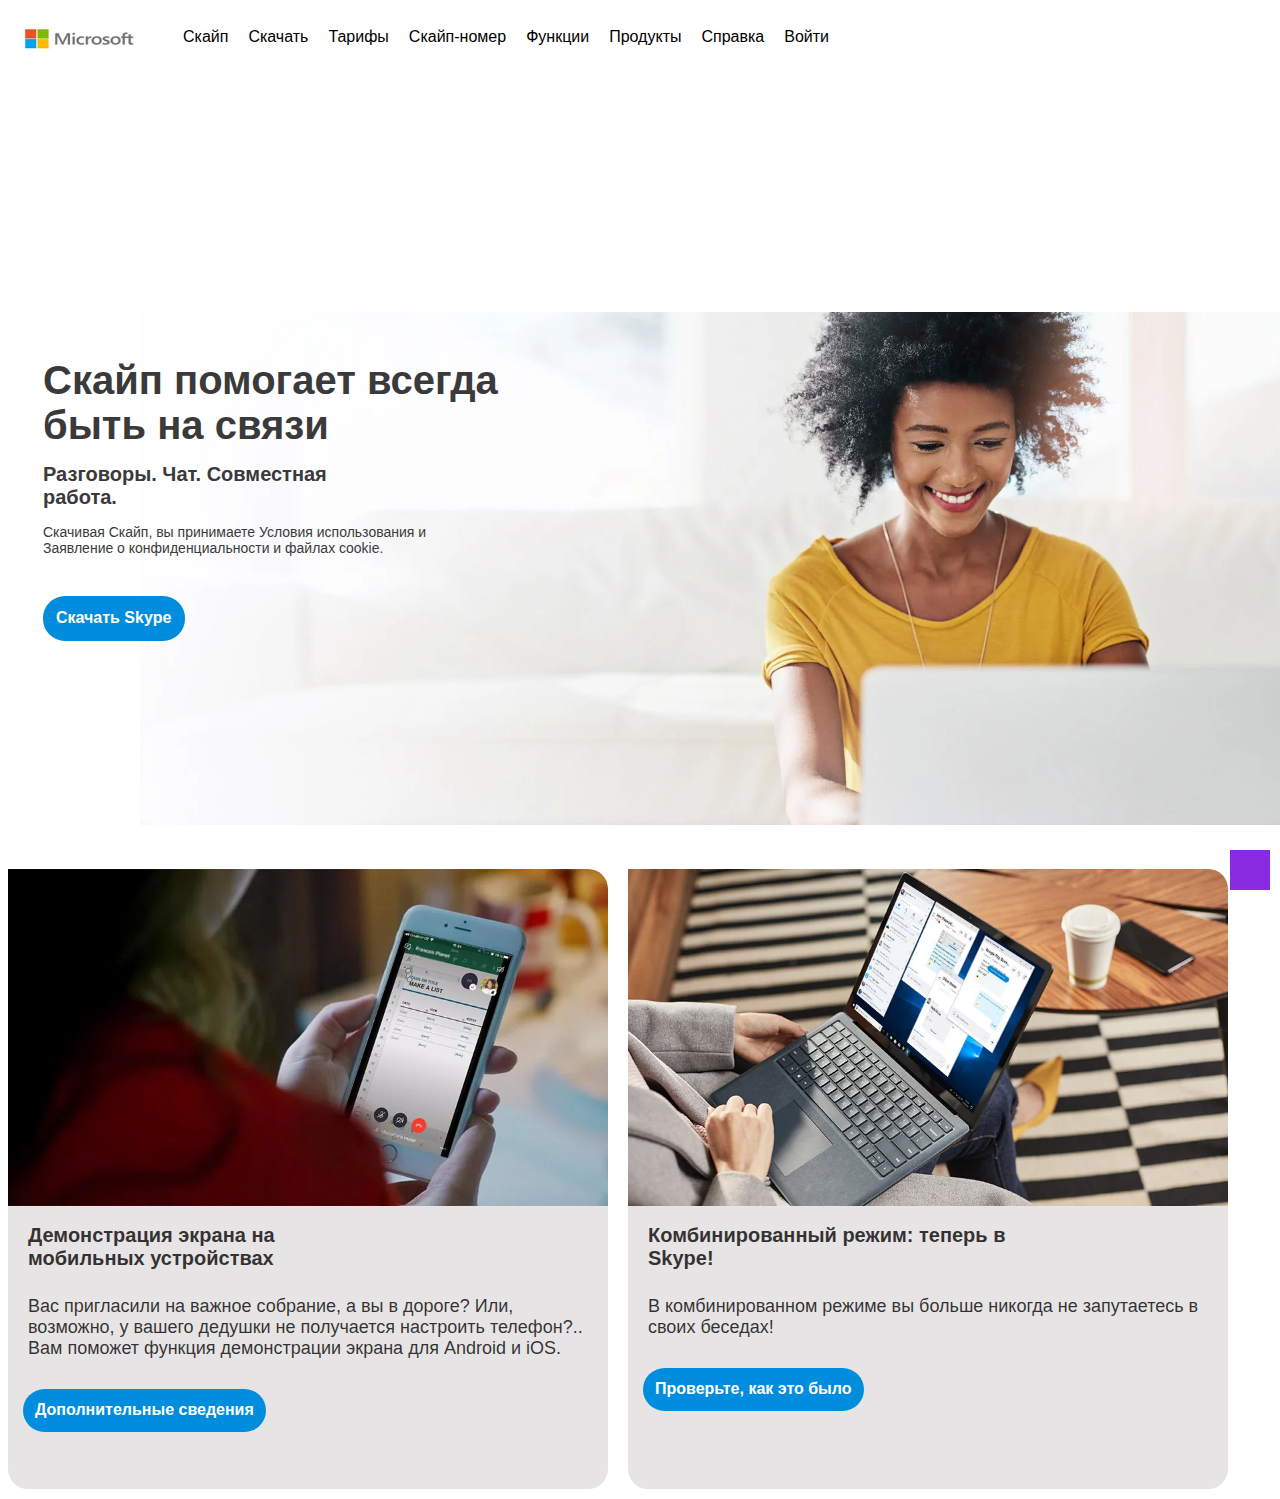
==== index.html @ 72e7711c "changes1" ====
<!DOCTYPE html>
<html>
  <head>
    <meta charset="utf-8" />
    <title>Positioning</title>
    <meta name="description" content="" />
    <link rel="stylesheet" href="./css/style16.css" />
  </head>
  <body>
    <div class="line">
      <img class="img" src="./img/img2.jpg" alt="Microsoft" />

      <ul class="topmenu">
        <li><a href="#" class="menu">Скайп</a></li>
        <li><a href="#" class="menu">Скачать</a></li>
        <li><a href="#" class="menu">Тарифы</a></li>
        <li><a href="#" class="menu">Скайп-номер</a></li>
        <li><a href="#" class="menu">Функции</a></li>
        
        <li><a href="#" class="menu">Продукты</a>
          <ul class="submenu">
            <li><a href="#">Skype Manager</a></li>
            <li><a href="#">Skype c Alexa</a></li>
            <li><a href="#">Skype для создателей контента</a></li>
            <li><a href="#">Skype для бизнеса</a></li>
          </ul>
        </li>
         
          <li><a href="#" class="menu">Справка</a>
            <ul class="submenu">
              <li><a href="#">Служба поддержки</a></li>
              <li><a href="#">Сообщество</a></li>
              <li><a href="#">Сведения о Skype</a></li>
            </ul>
          </li>
          

          <!-- Миша, я не понимаю почему всё подменю уехало направо и налипло друг на друга, подскажи пожалуйста?((((
          И ещё по-моему у меня не сработал hover на покраску текста( -->
          <li><a href="#" class="menu">Войти</a>
            <ul class="submenu">
              <li><a href="#">Моя учётная запись</a></li>
              <li><a href="#">Используйте Skype в браузере</a></li>
            </ul>
          </li>
      </ul>
    </div>

    <br />
    <br />

      <div class="container">
          <div class="bg">
        
            <h2 class="help">Скайп помогает всегда<br>быть на связи</h2>

            <p class="chat">Разговоры. Чат. Совместная<br>работа.</p>

            <p class="conditions">Скачивая Скайп, вы принимаете Условия использования и
            <br>
            Заявление о конфиденциальности и файлах cookie.</p>

            <a href="#" class="link_one">Скачать Skype</a>
            </div>
      </div>
    <br />
    <br />

      <div class="block">
        <div class="block_one">

          <img class="foto" src="./img/skype2.webp" alt="screen"/>

          <h2 class="skype">Демонстрация экрана на<br>мобильных устройствах</h2>

          <p class="number">
          Вас пригласили на важное собрание, а вы в дороге? Или, возможно, у вашего дедушки не получается настроить телефон?.. Вам поможет функция демонстрации экрана для Android и iOS.
          </p>

          <a href="#" class="link_two">Дополнительные сведения</a>
        </div>
      </div>
      

      <div class="block">
        <div class="block_two">

          <img class="foto" src="./img/skype3.webp" alt="mode" />

          <h2 class="skype">Комбинированный режим: теперь в<br>Skype!</h2>

          <p class="number">
          В комбинированном режиме вы больше никогда не запутаетесь в своих беседах!
          </p>

          <a href="#" class="link_two">Проверьте, как это было</a>
        </div>
      </div>

      <!-- Кнопка фиксированная вроде получилась -->
      <div class="fixed">
        <a href="#"></a>
      </div>
  </body>
</html>
---- css/style16.css ----
html {
  font-size: 10px;
}

.menu {
  color: black;
  background-color: #fff;
  margin: 13px 5px;
  padding: 5px 5px 3px 5px;
  text-decoration: none;
  font-size: 16px;
  font-family: "Segoe UI", Roboto, Oxygen, Ubuntu, Cantarell, sans-serif;
  outline: none;
  border-bottom: 1px solid transparent;
  vertical-align: top;
}

.topmenu {
  list-style-type: none;
  display: flex;
  max-width: 785px;
  margin: 0;
  padding: 5px;
  position: relative;
  top: -70px;
  left: 160px;
}

.topmenu:hover .submenu {
  display: block;
}

.submenu > li {
  cursor: pointer;
  list-style: none;
  padding: 7px 10px;
}

.submenu > li:hover {
  color: #fff;
}

.submenu {
  display: none;
  position: absolute;
  top: 46px;
  left: 588px;
  width: 97px;
  height: 170px;
  z-index: 100;
  background: #c9c9c9;
  color: black;
  padding: 10px 10px;
  box-sizing: border-box;
  font-size: 12px;
}

.menu:hover {
  border-bottom: 1.5px solid;
}

a {
  display: inline-block;
}

.fixed {
  position: fixed;
  right: 10px;
  bottom: 10px;
  z-index: 10000000;
  cursor: pointer;
  width: 0;
  height: 0;
  border: 20px solid blueviolet;
}

.link_one:hover {
  background-color: #1377b1;
  color: white;
}

.link_one:active {
  background-color: rgb(59, 59, 59);
  color: #fff;
}

.link_two:hover {
  background-color: #1377b1;
  color: white;
}

.link_two:hover:active {
  background-color: rgb(59, 59, 59);
  color: #fff;
}

.link_three:hover {
  background-color: #1377b1;
  color: white;
}

.link_three:hover:active {
  background-color: rgb(59, 59, 59);
  color: #fff;
}

.img {
  width: 141px;
  box-sizing:border-box;
  cursor: pointer;
  height: 65px;
}

.line {
  display: block;
  float: left;
  overflow: hidden;
  margin: 0;
  width: 1200px;
  height: 300px;
}

.bg {
  background: url(../img/skype1.webp) no-repeat;
  background-position: right;
  background-size: 90%;
  width: 1300px;
  height: 500px;
  padding: 10px 10px;
  border-radius: 0 30px 30px 30px;
  box-sizing: content-box;
  display: inline-block;
}

.foto {
  box-sizing: content-box;
  background-size: contain;
  border-radius: 0 18px 0 0;
  width: 600px;
}

.container {
  width: 1400px;
  height: 550px;
  display: inline-block;
}

.block {
  color: rgb(0, 0, 0);
  background-color: rgb(230, 228, 228);
  font-size: 20px;
  border-radius: 0 20px 20px 20px;
  font-family: "Segoe UI", Roboto, Oxygen, Ubuntu, Cantarell, sans-serif;
  text-decoration: none;
  width: 600px;
  height: 620px;
  display: block;
  box-sizing: content-box;
  margin-right: 20px;
  margin-bottom: 10px;
  float: left;
  overflow: hidden;
}

.help {
  color: rgb(58, 58, 58);
  text-align: left;
  padding: 40px 10px 10px 25px;
  margin: 0px;
  font-size: 40px;
  font-family: "Segoe UI", Roboto, Oxygen, Ubuntu, Cantarell, sans-serif;
}

.chat {
  color: rgb(58, 58, 58);
  font-style: normal;
  font-size: 20px;
  font-weight: bold;
  text-align: left;
  margin: 0px;
  padding: 5px 10px 5px 25px;
  display: inline-block;
  font-family: "Segoe UI", Roboto, Oxygen, Ubuntu, Cantarell, sans-serif;
}

.conditions {
  color: rgb(58, 58, 58);
  font-style: normal;
  font-size: 14px;
  text-align: left;
  margin: 0px;
  padding: 10px 10px 5px 25px;
  display: block;
  font-family: "Segoe UI", Roboto, Oxygen, Ubuntu, Cantarell, sans-serif;
}

.skype {
  text-align: left;
  padding: 13px 20px;
  margin: 0px;
  font-size: 20px;
  font-family: "Segoe UI", Roboto, Oxygen, Ubuntu, Cantarell, sans-serif;
  color: rgba(19, 17, 17, 0.856);
}

.number {
  font-style: normal;
  font-size: 18px;
  text-align: left;
  margin: 0px;
  padding: 13px 20px 20px 20px;
  color: rgba(19, 17, 17, 0.856);
}

.link_one {
  text-align: center;
  color: #fff;
  background-color: #008ddd;
  padding: 13px 13px;
  margin-left: 25px;
  margin-top: 35px;
  text-decoration: none;
  font-size: 16px;
  border-radius: 22px;
  font-family: "Segoe UI", Roboto, Oxygen, Ubuntu, Cantarell, sans-serif;
  outline: none;
  font-weight: bold;
  box-sizing: content-box;
  border-bottom: 1px solid transparent;
}

.link_two {
  text-align: center;
  padding: 12px 12px;
  margin-left: 15px;
  margin-top: 10px;
  color: #fff;
  background-color: #008ddd;
  text-decoration: none;
  font-size: 16px;
  border-radius: 22px;
  font-family: "Segoe UI", Roboto, Oxygen, Ubuntu, Cantarell, sans-serif;
  outline: none;
  font-weight: bold;
  box-sizing: content-box;
  border-bottom: 1px solid transparent;
}
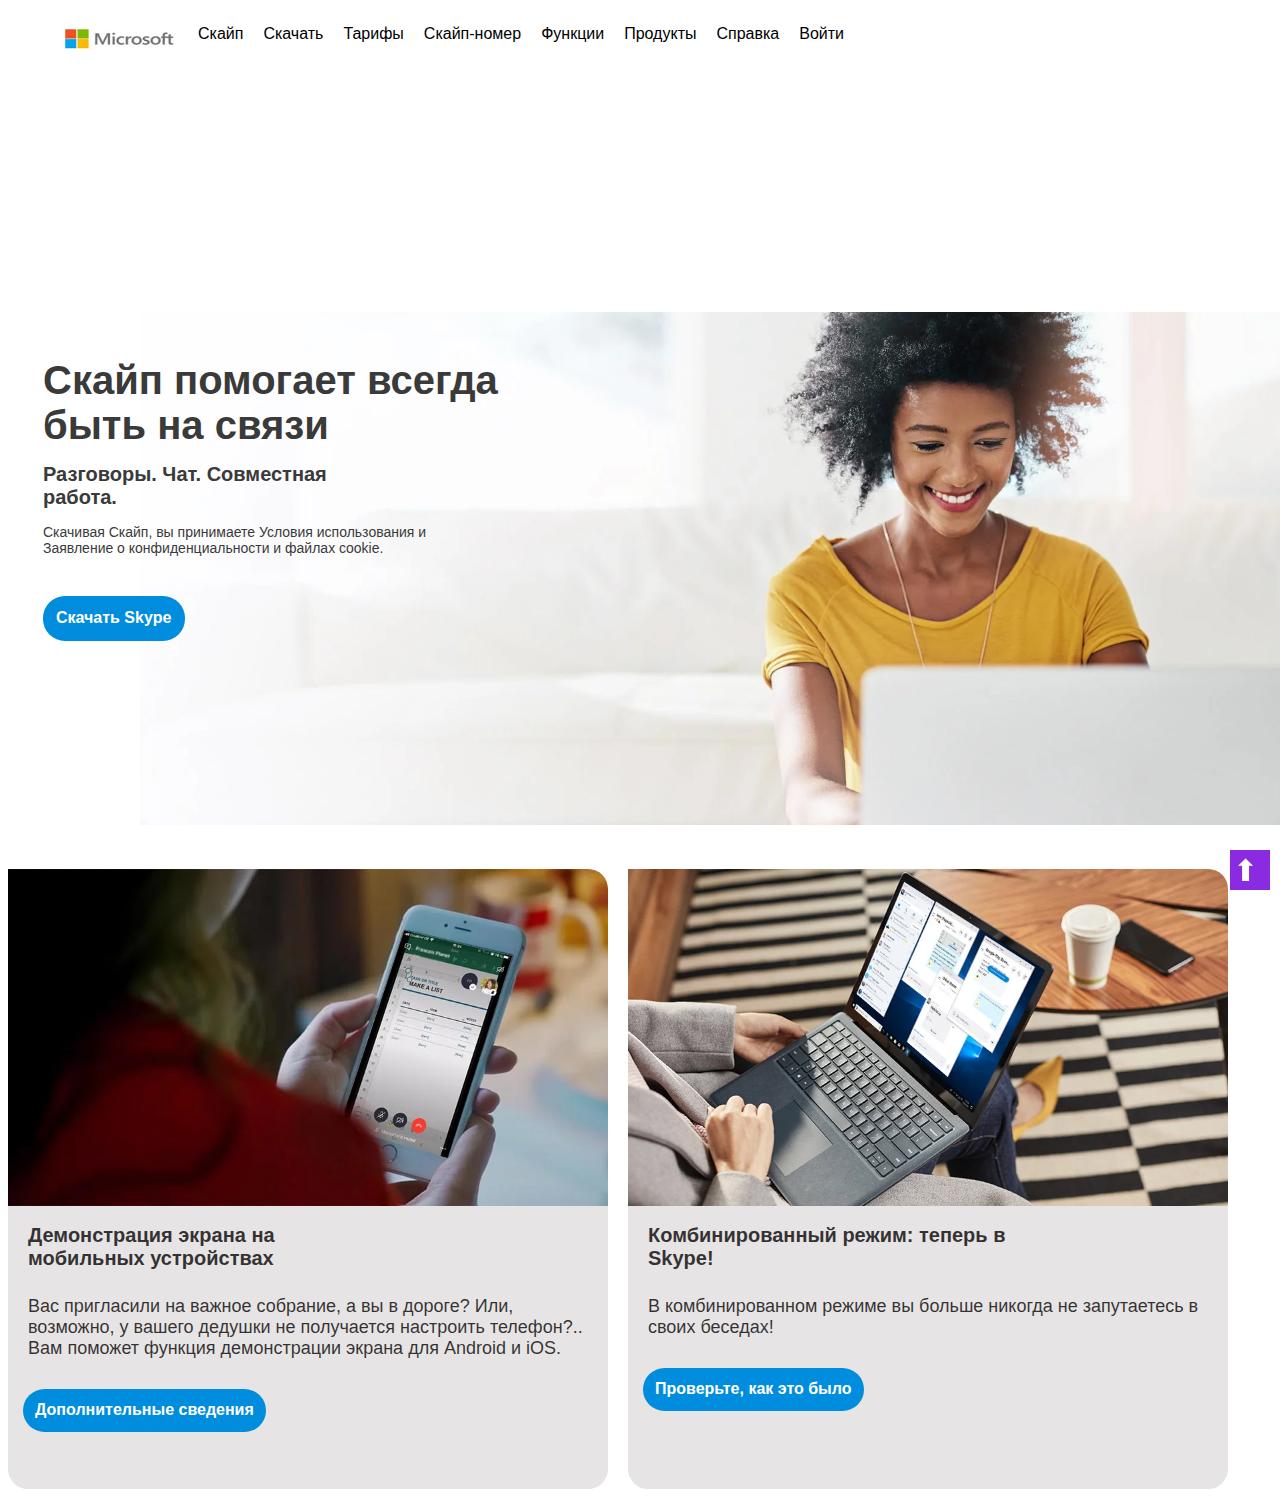
==== commit ea9db2f5: "changes1" ====
--- a/index.html
+++ b/index.html
@@ -7,10 +7,9 @@
     <link rel="stylesheet" href="./css/style16.css" />
   </head>
   <body>
-    <div class="line">
+    <ul class="line">
       <img class="img" src="./img/img2.jpg" alt="Microsoft" />
 
-      <ul class="topmenu">
         <li><a href="#" class="menu">Скайп</a></li>
         <li><a href="#" class="menu">Скачать</a></li>
         <li><a href="#" class="menu">Тарифы</a></li>
@@ -19,32 +18,28 @@
         
         <li><a href="#" class="menu">Продукты</a>
           <ul class="submenu">
-            <li><a href="#">Skype Manager</a></li>
-            <li><a href="#">Skype c Alexa</a></li>
-            <li><a href="#">Skype для создателей контента</a></li>
-            <li><a href="#">Skype для бизнеса</a></li>
+            <li><a href="sub">Skype Manager</a></li>
+            <li><a href="sub">Skype c Alexa</a></li>
+            <li><a href="sub">Skype для создателей контента</a></li>
+            <li><a href="sub">Skype для бизнеса</a></li>
           </ul>
         </li>
          
           <li><a href="#" class="menu">Справка</a>
             <ul class="submenu">
-              <li><a href="#">Служба поддержки</a></li>
-              <li><a href="#">Сообщество</a></li>
-              <li><a href="#">Сведения о Skype</a></li>
+              <li><a href="sub">Служба поддержки</a></li>
+              <li><a href="sub">Сообщество</a></li>
+              <li><a href="sub">Сведения о Skype</a></li>
             </ul>
           </li>
           
-
-          <!-- Миша, я не понимаю почему всё подменю уехало направо и налипло друг на друга, подскажи пожалуйста?((((
-          И ещё по-моему у меня не сработал hover на покраску текста( -->
           <li><a href="#" class="menu">Войти</a>
             <ul class="submenu">
-              <li><a href="#">Моя учётная запись</a></li>
-              <li><a href="#">Используйте Skype в браузере</a></li>
+              <li><a href="sub">Моя учётная запись</a></li>
+              <li><a href="sub">Используйте Skype в браузере</a></li>
             </ul>
           </li>
-      </ul>
-    </div>
+    </ul>
 
     <br />
     <br />
@@ -97,9 +92,8 @@
         </div>
       </div>
 
-      <!-- Кнопка фиксированная вроде получилась -->
       <div class="fixed">
-        <a href="#"></a>
+        <a href="icon">&#11014;</a>
       </div>
   </body>
 </html>
--- a/css/style16.css
+++ b/css/style16.css
@@ -15,18 +15,13 @@
   vertical-align: top;
 }
 
-.topmenu {
-  list-style-type: none;
-  display: flex;
-  max-width: 785px;
-  margin: 0;
-  padding: 5px;
+li {
   position: relative;
-  top: -70px;
-  left: 160px;
-}
-
-.topmenu:hover .submenu {
+  top: -1px;
+  left: -1px;
+}
+
+li:hover .submenu {
   display: block;
 }
 
@@ -36,20 +31,21 @@
   padding: 7px 10px;
 }
 
-.submenu > li:hover {
-  color: #fff;
+.submenu > a:hover {
+  color: rgb(255, 255, 255);
+  text-decoration: underline;
 }
 
 .submenu {
   display: none;
   position: absolute;
-  top: 46px;
-  left: 588px;
-  width: 97px;
-  height: 170px;
+  top: 38px;
+  left: -1px;
+  width: 95px;
+  height: 206px;
   z-index: 100;
-  background: #c9c9c9;
-  color: black;
+  background: #d8d3d3;
+  color: rgb(8, 8, 8);
   padding: 10px 10px;
   box-sizing: border-box;
   font-size: 12px;
@@ -74,6 +70,20 @@
   border: 20px solid blueviolet;
 }
 
+a[href^="icon"] {
+  color: #fff;
+  font-size: 30px;
+  position: fixed;
+  right: 22px;
+  bottom: 12px;
+  text-decoration: none;
+}
+
+a[href^="sub"] {
+  color: rgb(36, 35, 35);
+  text-decoration: none;
+}
+
 .link_one:hover {
   background-color: #1377b1;
   color: white;
@@ -112,12 +122,13 @@
 }
 
 .line {
-  display: block;
+  display: flex;
   float: left;
   overflow: hidden;
   margin: 0;
   width: 1200px;
   height: 300px;
+  list-style-type: none;
 }
 
 .bg {
